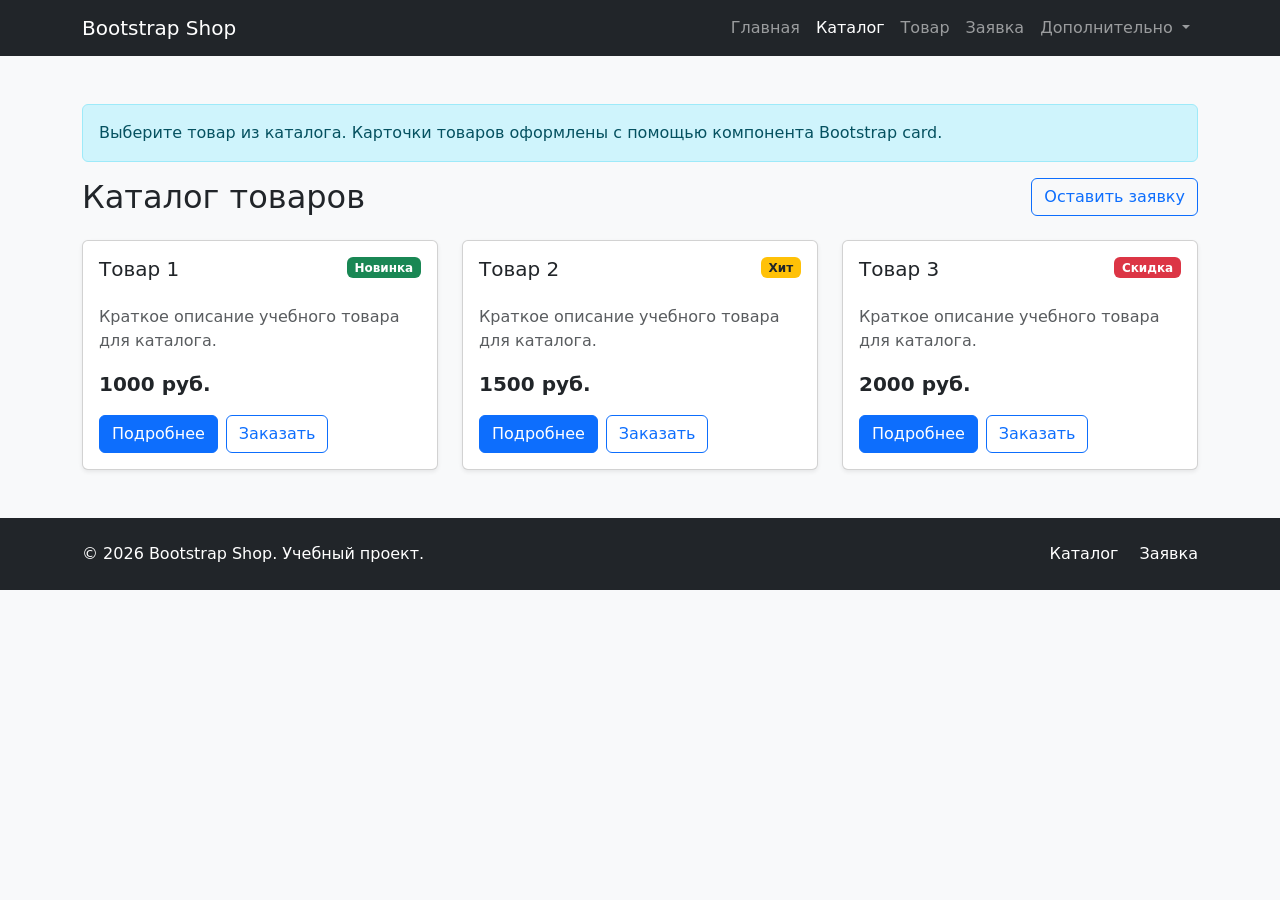
==== catalog.html @ c6aab3eb "feat: add Bootstrap components pages" ====
<!DOCTYPE html>
<html lang="ru">
<head>
    <meta charset="UTF-8">
    <meta name="viewport" content="width=device-width, initial-scale=1.0">
    <title>Каталог — Bootstrap Shop</title>
    <link
        href="https://cdn.jsdelivr.net/npm/bootstrap@5.3.8/dist/css/bootstrap.min.css"
        rel="stylesheet"
    >
    <link rel="stylesheet" href="css/custom.css">
</head>
<body class="bg-light">
    <nav class="navbar navbar-expand-lg navbar-dark bg-dark">
        <div class="container">
            <a class="navbar-brand" href="index.html">Bootstrap Shop</a>

            <button
                class="navbar-toggler"
                type="button"
                data-bs-toggle="collapse"
                data-bs-target="#mainNavbar"
                aria-controls="mainNavbar"
                aria-expanded="false"
                aria-label="Переключить навигацию"
            >
                <span class="navbar-toggler-icon"></span>
            </button>

            <div class="collapse navbar-collapse" id="mainNavbar">
                <ul class="navbar-nav ms-auto">
                    <li class="nav-item">
                        <a class="nav-link" href="index.html">Главная</a>
                    </li>
                    <li class="nav-item">
                        <a class="nav-link active" aria-current="page" href="catalog.html">Каталог</a>
                    </li>
                    <li class="nav-item">
                        <a class="nav-link" href="product.html">Товар</a>
                    </li>
                    <li class="nav-item">
                        <a class="nav-link" href="order.html">Заявка</a>
                    </li>
                    <li class="nav-item dropdown">
                        <a
                            class="nav-link dropdown-toggle"
                            href="#"
                            role="button"
                            data-bs-toggle="dropdown"
                            aria-expanded="false"
                        >
                            Дополнительно
                        </a>
                        <ul class="dropdown-menu">
                            <li><a class="dropdown-item" href="catalog.html">Все товары</a></li>
                            <li><a class="dropdown-item" href="order.html">Оформить заявку</a></li>
                            <li><a class="dropdown-item" href="index.html#popular">Популярное</a></li>
                        </ul>
                    </li>
                </ul>
            </div>
        </div>
    </nav>
    <main class="container my-5">
        <div class="alert alert-info" role="alert">
            Выберите товар из каталога. Карточки товаров оформлены с помощью компонента Bootstrap card.
        </div>

        <div class="d-flex justify-content-between align-items-center mb-4">
            <h1 class="h2 mb-0">Каталог товаров</h1>
            <a class="btn btn-outline-primary" href="order.html">
                Оставить заявку
            </a>
        </div>

        <div class="row g-4">
            <div class="col-12 col-md-6 col-lg-4">
                <div class="card h-100 shadow-sm">
                    <div class="card-body d-flex flex-column">
                        <div class="d-flex justify-content-between align-items-start mb-3">
                            <h2 class="card-title h5">Товар 1</h2>
                            <span class="badge bg-success">Новинка</span>
                        </div>
                        <p class="card-text text-muted">
                            Краткое описание учебного товара для каталога.
                        </p>
                        <p class="fw-bold fs-5 mt-auto">1000 руб.</p>
                        <div class="d-flex gap-2">
                            <a class="btn btn-primary" href="product.html">Подробнее</a>
                            <button
                                class="btn btn-outline-primary"
                                type="button"
                                data-bs-toggle="modal"
                                data-bs-target="#orderModal"
                            >
                                Заказать
                            </button>
                        </div>
                    </div>
                </div>
            </div>

            <div class="col-12 col-md-6 col-lg-4">
                <div class="card h-100 shadow-sm">
                    <div class="card-body d-flex flex-column">
                        <div class="d-flex justify-content-between align-items-start mb-3">
                            <h2 class="card-title h5">Товар 2</h2>
                            <span class="badge bg-warning text-dark">Хит</span>
                        </div>
                        <p class="card-text text-muted">
                            Краткое описание учебного товара для каталога.
                        </p>
                        <p class="fw-bold fs-5 mt-auto">1500 руб.</p>
                        <div class="d-flex gap-2">
                            <a class="btn btn-primary" href="product.html">Подробнее</a>
                            <button
                                class="btn btn-outline-primary"
                                type="button"
                                data-bs-toggle="modal"
                                data-bs-target="#orderModal"
                            >
                                Заказать
                            </button>
                        </div>
                    </div>
                </div>
            </div>

            <div class="col-12 col-md-6 col-lg-4">
                <div class="card h-100 shadow-sm">
                    <div class="card-body d-flex flex-column">
                        <div class="d-flex justify-content-between align-items-start mb-3">
                            <h2 class="card-title h5">Товар 3</h2>
                            <span class="badge bg-danger">Скидка</span>
                        </div>
                        <p class="card-text text-muted">
                            Краткое описание учебного товара для каталога.
                        </p>
                        <p class="fw-bold fs-5 mt-auto">2000 руб.</p>
                        <div class="d-flex gap-2">
                            <a class="btn btn-primary" href="product.html">Подробнее</a>
                            <button
                                class="btn btn-outline-primary"
                                type="button"
                                data-bs-toggle="modal"
                                data-bs-target="#orderModal"
                            >
                                Заказать
                            </button>
                        </div>
                    </div>
                </div>
            </div>
        </div>
    </main>
    <div
    class="modal fade"
    id="orderModal"
    tabindex="-1"
    aria-labelledby="orderModalLabel"
    aria-hidden="true"
    >
        <div class="modal-dialog">
            <div class="modal-content">
                <div class="modal-header">
                    <h2 class="modal-title h5" id="orderModalLabel">
                    Быстрая заявка
                    </h2>
                    <button
                    type="button"
                    class="btn-close"
                    data-bs-dismiss="modal"
                    aria-label="Закрыть"
                    ></button>
                </div>

                <div class="modal-body">
                    <p class="text-muted">
                    Оставьте контактные данные, и менеджер свяжется с вами.
                    </p>

                    <form>
                    <div class="mb-3">
                        <label for="modal-name" class="form-label">Имя</label>
                        <input id="modal-name" type="text" class="form-control" required>
                    </div>

                    <div class="mb-3">
                        <label for="modal-phone" class="form-label">Телефон</label>
                        <input id="modal-phone" type="tel" class="form-control" required>
                    </div>

                    <div class="form-check mb-3">
                        <input id="modal-agree" class="form-check-input" type="checkbox" required>
                        <label class="form-check-label" for="modal-agree">
                        Согласен на обработку данных
                        </label>
                    </div>
                    </form>
                </div>

                <div class="modal-footer">
                    <button type="button" class="btn btn-secondary" data-bs-dismiss="modal">
                    Закрыть
                    </button>
                    <button type="button" class="btn btn-primary">
                    Отправить
                    </button>
                </div>
            </div>
        </div>
    </div>

    <footer class="bg-dark text-white py-4 mt-5">
        <div class="container">
            <div class="row align-items-center g-3">
                <div class="col-12 col-md-6">
                    <p class="mb-0">
                        &copy; 2026 Bootstrap Shop. Учебный проект.
                    </p>
                </div>
                <div class="col-12 col-md-6 text-md-end">
                    <a class="text-white text-decoration-none me-3" href="catalog.html">
                        Каталог
                    </a>
                    <a class="text-white text-decoration-none" href="order.html">
                        Заявка
                    </a>
                </div>
            </div>
        </div>
    </footer>
    
    <script src="https://cdn.jsdelivr.net/npm/bootstrap@5.3.8/dist/js/bootstrap.bundle.min.js"></script>
</body>
</html>
---- css/custom.css ----
body {
    min-height: 100vh;
}

.placeholder-box {
    min-height: 240px;
}

.placeholder-image {
    min-height: 320px;
}

.card-img-top {
    height: 180px;
    object-fit: cover;
}
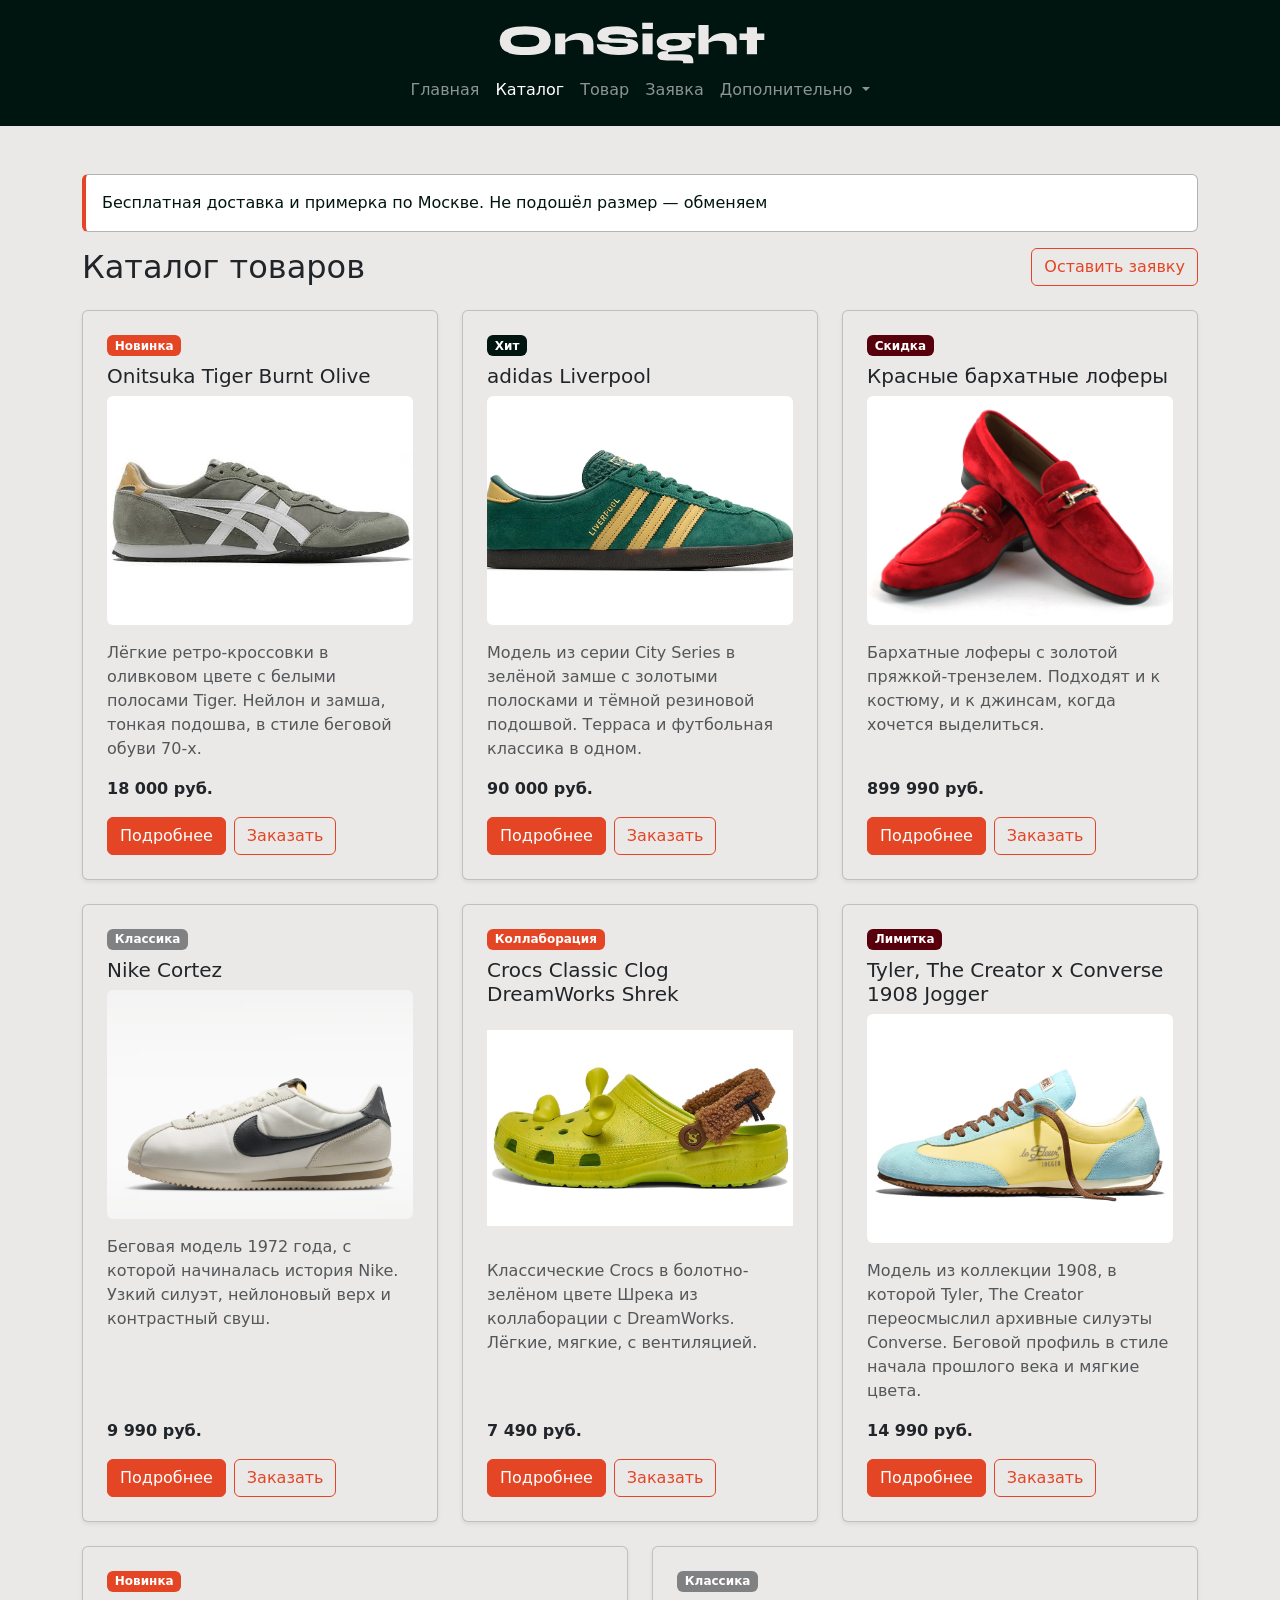
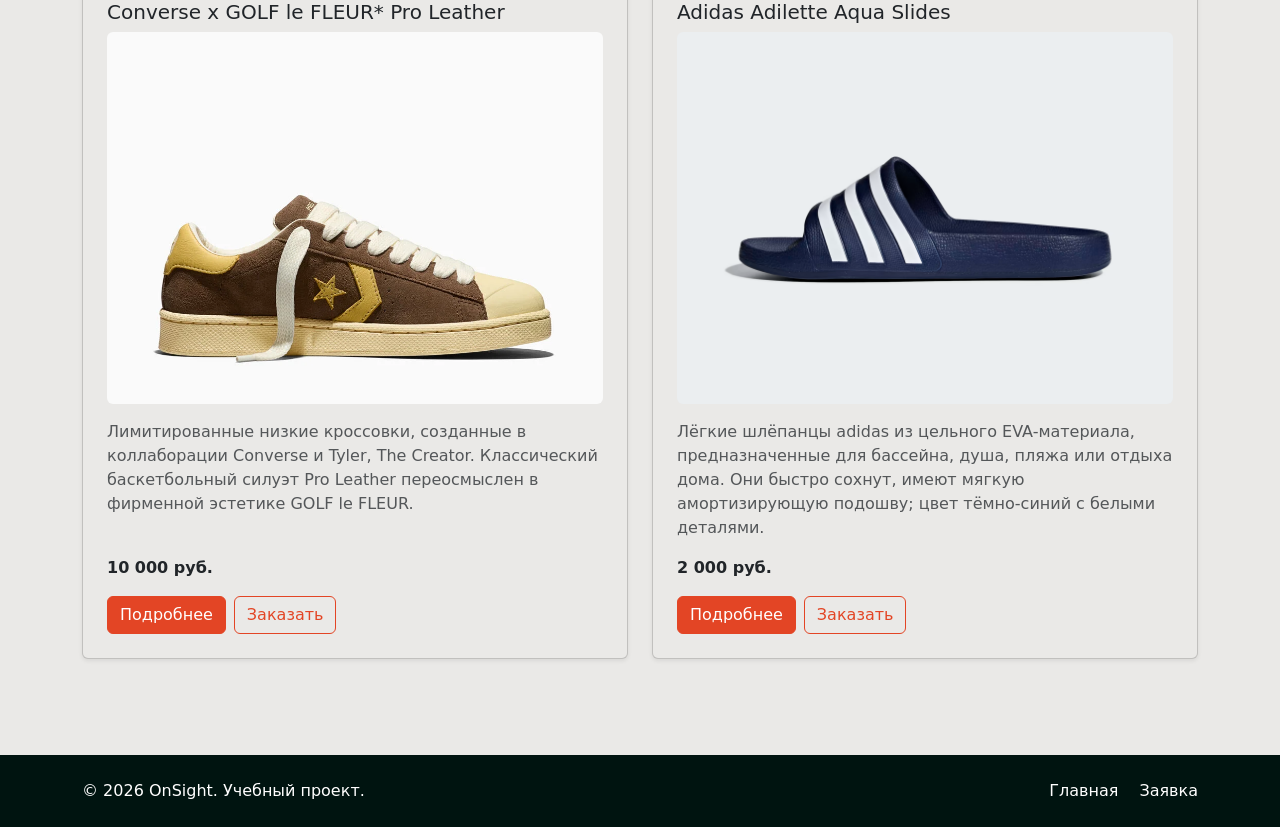
==== commit 8b61aed9: "First changes for kr2" ====
--- a/catalog.html
+++ b/catalog.html
@@ -1,69 +1,73 @@
 <!DOCTYPE html>
 <html lang="ru">
+
 <head>
     <meta charset="UTF-8">
     <meta name="viewport" content="width=device-width, initial-scale=1.0">
-    <title>Каталог — Bootstrap Shop</title>
-    <link
-        href="https://cdn.jsdelivr.net/npm/bootstrap@5.3.8/dist/css/bootstrap.min.css"
-        rel="stylesheet"
-    >
+    <title>Каталог — OnSight</title>
+    <link rel="stylesheet" href="vendor/bootstrap/css/bootstrap.min.css">
     <link rel="stylesheet" href="css/custom.css">
 </head>
-<body class="bg-light">
-    <nav class="navbar navbar-expand-lg navbar-dark bg-dark">
-        <div class="container">
-            <a class="navbar-brand" href="index.html">Bootstrap Shop</a>
-
-            <button
-                class="navbar-toggler"
-                type="button"
-                data-bs-toggle="collapse"
-                data-bs-target="#mainNavbar"
-                aria-controls="mainNavbar"
-                aria-expanded="false"
-                aria-label="Переключить навигацию"
-            >
-                <span class="navbar-toggler-icon"></span>
-            </button>
-
-            <div class="collapse navbar-collapse" id="mainNavbar">
-                <ul class="navbar-nav ms-auto">
-                    <li class="nav-item">
-                        <a class="nav-link" href="index.html">Главная</a>
-                    </li>
-                    <li class="nav-item">
-                        <a class="nav-link active" aria-current="page" href="catalog.html">Каталог</a>
-                    </li>
-                    <li class="nav-item">
-                        <a class="nav-link" href="product.html">Товар</a>
-                    </li>
-                    <li class="nav-item">
-                        <a class="nav-link" href="order.html">Заявка</a>
-                    </li>
-                    <li class="nav-item dropdown">
-                        <a
-                            class="nav-link dropdown-toggle"
-                            href="#"
-                            role="button"
-                            data-bs-toggle="dropdown"
-                            aria-expanded="false"
-                        >
-                            Дополнительно
-                        </a>
-                        <ul class="dropdown-menu">
-                            <li><a class="dropdown-item" href="catalog.html">Все товары</a></li>
-                            <li><a class="dropdown-item" href="order.html">Оформить заявку</a></li>
-                            <li><a class="dropdown-item" href="index.html#popular">Популярное</a></li>
-                        </ul>
-                    </li>
-                </ul>
-            </div>
-        </div>
-    </nav>
-    <main class="container my-5">
+
+<body class="d-flex flex-column min-vh-100">
+    <header class="bg-dark">
+        <nav class="navbar navbar-expand-lg navbar-dark py-3">
+            <div class="container flex-lg-column">
+                <a class="navbar-brand" href="index.html">
+                    <img src="images/logo.svg" alt="OnSight" height="44">
+                </a>
+
+                <button
+                    class="navbar-toggler"
+                    type="button"
+                    data-bs-toggle="collapse"
+                    data-bs-target="#mainNavbar"
+                    aria-controls="mainNavbar"
+                    aria-expanded="false"
+                    aria-label="Переключить навигацию"
+                >
+                    <span class="navbar-toggler-icon"></span>
+                </button>
+
+                <div class="collapse navbar-collapse" id="mainNavbar">
+                    <ul class="navbar-nav ms-auto">
+                        <li class="nav-item">
+                            <a class="nav-link" aria-current="page" href="index.html">Главная</a>
+                        </li>
+                        <li class="nav-item">
+                            <a class="nav-link active" href="catalog.html">Каталог</a>
+                        </li>
+                        <li class="nav-item">
+                            <a class="nav-link" href="product.html">Товар</a>
+                        </li>
+                        <li class="nav-item">
+                            <a class="nav-link" href="order.html">Заявка</a>
+                        </li>
+                        <li class="nav-item dropdown">
+                            <a
+                                class="nav-link dropdown-toggle"
+                                href="#"
+                                role="button"
+                                data-bs-toggle="dropdown"
+                                aria-expanded="false"
+                            >
+                                Дополнительно
+                            </a>
+                            <ul class="dropdown-menu">
+                                <li><a class="dropdown-item" href="catalog.html">Все товары</a></li>
+                                <li><a class="dropdown-item" href="order.html">Оформить заявку</a></li>
+                                <li><a class="dropdown-item" href="index.html#popular">Популярное</a></li>
+                            </ul>
+                        </li>
+                    </ul>
+                </div>
+            </div>
+        </nav>
+    </header>
+
+    <main class="container my-5 flex-grow-1">
         <div class="alert alert-info" role="alert">
-            Выберите товар из каталога. Карточки товаров оформлены с помощью компонента Bootstrap card.
+            Бесплатная доставка и примерка по Москве. Не подошёл размер — обменяем
         </div>
 
         <div class="d-flex justify-content-between align-items-center mb-4">
@@ -75,136 +79,229 @@
 
         <div class="row g-4">
             <div class="col-12 col-md-6 col-lg-4">
-                <div class="card h-100 shadow-sm">
-                    <div class="card-body d-flex flex-column">
-                        <div class="d-flex justify-content-between align-items-start mb-3">
-                            <h2 class="card-title h5">Товар 1</h2>
-                            <span class="badge bg-success">Новинка</span>
-                        </div>
-                        <p class="card-text text-muted">
-                            Краткое описание учебного товара для каталога.
-                        </p>
-                        <p class="fw-bold fs-5 mt-auto">1000 руб.</p>
-                        <div class="d-flex gap-2">
-                            <a class="btn btn-primary" href="product.html">Подробнее</a>
-                            <button
-                                class="btn btn-outline-primary"
-                                type="button"
-                                data-bs-toggle="modal"
-                                data-bs-target="#orderModal"
-                            >
-                                Заказать
-                            </button>
-                        </div>
-                    </div>
-                </div>
-            </div>
-
-            <div class="col-12 col-md-6 col-lg-4">
-                <div class="card h-100 shadow-sm">
-                    <div class="card-body d-flex flex-column">
-                        <div class="d-flex justify-content-between align-items-start mb-3">
-                            <h2 class="card-title h5">Товар 2</h2>
-                            <span class="badge bg-warning text-dark">Хит</span>
-                        </div>
-                        <p class="card-text text-muted">
-                            Краткое описание учебного товара для каталога.
-                        </p>
-                        <p class="fw-bold fs-5 mt-auto">1500 руб.</p>
-                        <div class="d-flex gap-2">
-                            <a class="btn btn-primary" href="product.html">Подробнее</a>
-                            <button
-                                class="btn btn-outline-primary"
-                                type="button"
-                                data-bs-toggle="modal"
-                                data-bs-target="#orderModal"
-                            >
-                                Заказать
-                            </button>
-                        </div>
-                    </div>
-                </div>
-            </div>
-
-            <div class="col-12 col-md-6 col-lg-4">
-                <div class="card h-100 shadow-sm">
-                    <div class="card-body d-flex flex-column">
-                        <div class="d-flex justify-content-between align-items-start mb-3">
-                            <h2 class="card-title h5">Товар 3</h2>
-                            <span class="badge bg-danger">Скидка</span>
-                        </div>
-                        <p class="card-text text-muted">
-                            Краткое описание учебного товара для каталога.
-                        </p>
-                        <p class="fw-bold fs-5 mt-auto">2000 руб.</p>
-                        <div class="d-flex gap-2">
-                            <a class="btn btn-primary" href="product.html">Подробнее</a>
-                            <button
-                                class="btn btn-outline-primary"
-                                type="button"
-                                data-bs-toggle="modal"
-                                data-bs-target="#orderModal"
-                            >
-                                Заказать
-                            </button>
-                        </div>
-                    </div>
-                </div>
-            </div>
+                <div class="card shadow-sm h-100 p-4 d-flex flex-column">
+                    <span class="badge bg-primary align-self-start mb-2">Новинка</span>
+                    <h3 class="h5">Onitsuka Tiger Burnt Olive</h3>
+                    <div class="ratio ratio-4x3 mb-3">
+                        <img src="images/OnitsukaTigerOlive.jpeg" class="object-fit-cover rounded"
+                            alt="Кроссовки Onitsuka Tiger Burnt Olive">
+                    </div>
+                    <p class="text-muted">
+                        Лёгкие ретро-кроссовки в оливковом цвете с белыми полосами Tiger.
+                        Нейлон и замша, тонкая подошва, в стиле беговой обуви 70-х.
+                    </p>
+                    <p class="fw-bold mb-3 mt-auto">18 000 руб.</p>
+                    <div class="d-flex gap-2">
+                        <a class="btn btn-primary" href="product.html">Подробнее</a>
+                        <button class="btn btn-outline-primary" type="button" data-bs-toggle="modal"
+                            data-bs-target="#orderModal">
+                            Заказать
+                        </button>
+                    </div>
+                </div>
+            </div>
+
+            <div class="col-12 col-md-6 col-lg-4">
+                <div class="card shadow-sm h-100 p-4 d-flex flex-column">
+                    <span class="badge bg-dark align-self-start mb-2">Хит</span>
+                    <h3 class="h5">adidas Liverpool</h3>
+                    <div class="ratio ratio-4x3 mb-3">
+                        <img src="images/adidasLiverpool.webp" class="object-fit-cover rounded"
+                            alt="Кроссовки adidas Liverpool">
+                    </div>
+                    <p class="text-muted">
+                        Модель из серии City Series в зелёной замше с золотыми полосками и тёмной
+                        резиновой подошвой. Терраса и футбольная классика в одном.
+                    </p>
+                    <p class="fw-bold mb-3 mt-auto">90 000 руб.</p>
+                    <div class="d-flex gap-2">
+                        <a class="btn btn-primary" href="product.html">Подробнее</a>
+                        <button class="btn btn-outline-primary" type="button" data-bs-toggle="modal"
+                            data-bs-target="#orderModal">
+                            Заказать
+                        </button>
+                    </div>
+                </div>
+            </div>
+
+            <div class="col-12 col-md-6 col-lg-4">
+                <div class="card shadow-sm h-100 p-4 d-flex flex-column">
+                    <span class="badge bg-danger align-self-start mb-2">Скидка</span>
+                    <h3 class="h5">Красные бархатные лоферы</h3>
+                    <div class="ratio ratio-4x3 mb-3">
+                        <img src="images/redShoes.jpg" class="object-fit-cover rounded" alt="Красные бархатные лоферы">
+                    </div>
+                    <p class="text-muted">
+                        Бархатные лоферы с золотой пряжкой-трензелем. Подходят и к костюму, и
+                        к джинсам, когда хочется выделиться.
+                    </p>
+                    <p class="fw-bold mb-3 mt-auto">899 990 руб.</p>
+                    <div class="d-flex gap-2">
+                        <a class="btn btn-primary" href="product.html">Подробнее</a>
+                        <button class="btn btn-outline-primary" type="button" data-bs-toggle="modal"
+                            data-bs-target="#orderModal">
+                            Заказать
+                        </button>
+                    </div>
+                </div>
+            </div>
+
+            <div class="col-12 col-md-6 col-lg-4">
+                <div class="card shadow-sm h-100 p-4 d-flex flex-column">
+                    <span class="badge bg-secondary align-self-start mb-2">Классика</span>
+                    <h3 class="h5">Nike Cortez</h3>
+                    <div class="ratio ratio-4x3 mb-3">
+                        <img src="images/nikeCortez.avif" class="object-fit-cover rounded" alt="Кроссовки Nike Cortez">
+                    </div>
+                    <p class="card-text text-muted">
+                        Беговая модель 1972 года, с которой начиналась история Nike. Узкий силуэт, нейлоновый верх и
+                        контрастный свуш.
+                    </p>
+                    <p class="fw-bold mt-auto mb-3">9 990 руб.</p>
+                    <div class="d-flex gap-2">
+                        <a class="btn btn-primary" href="product.html">Подробнее</a>
+                        <button class="btn btn-outline-primary" type="button" data-bs-toggle="modal"
+                            data-bs-target="#orderModal">
+                            Заказать
+                        </button>
+                    </div>
+                </div>
+            </div>
+
+            <div class="col-12 col-md-6 col-lg-4">
+                <div class="card shadow-sm h-100 p-4 d-flex flex-column">
+                    <span class="badge bg-primary align-self-start mb-2">Коллаборация</span>
+                    <h3 class="h5">Crocs Classic Clog DreamWorks Shrek</h3>
+                    <div class="ratio ratio-4x3 mb-3">
+                        <img src="images/crocsShrek.jpg" class="object-fit-contain rounded"
+                            alt="Сабо Crocs Classic Clog DreamWorks Shrek">
+                    </div>
+                    <p class="card-text text-muted">
+                        Классические Crocs в болотно-зелёном цвете Шрека из коллаборации с DreamWorks. Лёгкие, мягкие, с
+                        вентиляцией.
+                    </p>
+                    <p class="fw-bold mt-auto mb-3">7 490 руб.</p>
+                    <div class="d-flex gap-2">
+                        <a class="btn btn-primary" href="product.html">Подробнее</a>
+                        <button class="btn btn-outline-primary" type="button" data-bs-toggle="modal"
+                            data-bs-target="#orderModal">
+                            Заказать
+                        </button>
+                    </div>
+                </div>
+            </div>
+
+            <div class="col-12 col-md-6 col-lg-4">
+                <div class="card shadow-sm h-100 p-4 d-flex flex-column">
+                    <span class="badge bg-danger align-self-start mb-2">Лимитка</span>
+                    <h3 class="h5">Tyler, The Creator x Converse 1908 Jogger</h3>
+                    <div class="ratio ratio-4x3 mb-3">
+                        <img src="images/converseTyler.avif" class="object-fit-cover rounded"
+                            alt="Кроссовки Tyler, The Creator x Converse 1908 Jogger">
+                    </div>
+                    <p class="card-text text-muted">
+                        Модель из коллекции 1908, в которой Tyler, The Creator переосмыслил архивные силуэты Converse.
+                        Беговой профиль в стиле начала прошлого века и мягкие цвета.
+                    </p>
+                    <p class="fw-bold mt-auto mb-3">14 990 руб.</p>
+                    <div class="d-flex gap-2">
+                        <a class="btn btn-primary" href="product.html">Подробнее</a>
+                        <button class="btn btn-outline-primary" type="button" data-bs-toggle="modal"
+                            data-bs-target="#orderModal">
+                            Заказать
+                        </button>
+                    </div>
+                </div>
+            </div>
+
+            <div class="col-12 col-md-6 col-lg-6">
+                <div class="card shadow-sm h-100 p-4 d-flex flex-column">
+                    <span class="badge bg-primary align-self-start mb-2">Новинка</span>
+                    <h3 class="h5">Converse x GOLF le FLEUR* Pro Leather</h3>
+                    <div class="ratio ratio-4x3 mb-3">
+                        <img src="images/converseXGolf.webp" class="object-fit-cover rounded"
+                            alt="Кроссовки Converse x GOLF le FLEUR* Pro Leather">
+                    </div>
+                    <p class="card-text text-muted">
+                        Лимитированные низкие кроссовки, созданные в коллаборации Converse и Tyler, The Creator. 
+                        Классический баскетбольный силуэт Pro Leather переосмыслен в фирменной эстетике GOLF le FLEUR.
+                    </p>
+                    <p class="fw-bold mt-auto mb-3">10 000 руб.</p>
+                    <div class="d-flex gap-2">
+                        <a class="btn btn-primary" href="product.html">Подробнее</a>
+                        <button class="btn btn-outline-primary" type="button" data-bs-toggle="modal"
+                            data-bs-target="#orderModal">
+                            Заказать
+                        </button>
+                    </div>
+                </div>
+            </div>
+            <div class="col-12 col-md-6 col-lg-6">
+                <div class="card shadow-sm h-100 p-4 d-flex flex-column">
+                    <span class="badge bg-secondary align-self-start mb-2">Классика</span>
+                    <h3 class="h5">Adidas Adilette Aqua Slides</h3>
+                    <div class="ratio ratio-4x3 mb-3">
+                        <img src="images/AdiletteAquaSlidesBlue.avif" class="object-fit-cover rounded"
+                            alt="Тапки Adidas Adilette Aqua Slides">
+                    </div>
+                    <p class="card-text text-muted">
+                        Лёгкие шлёпанцы adidas из цельного EVA-материала, предназначенные для бассейна, душа, пляжа или отдыха дома.
+                        Они быстро сохнут, имеют мягкую амортизирующую подошву; цвет тёмно-синий с белыми деталями.
+                    </p>
+                    <p class="fw-bold mt-auto mb-3">2 000 руб.</p>
+                    <div class="d-flex gap-2">
+                        <a class="btn btn-primary" href="product.html">Подробнее</a>
+                        <button class="btn btn-outline-primary" type="button" data-bs-toggle="modal"
+                            data-bs-target="#orderModal">
+                            Заказать
+                        </button>
+                    </div>
+                </div>
+            </div>
+
         </div>
     </main>
-    <div
-    class="modal fade"
-    id="orderModal"
-    tabindex="-1"
-    aria-labelledby="orderModalLabel"
-    aria-hidden="true"
-    >
+    <div class="modal fade" id="orderModal" tabindex="-1" aria-labelledby="orderModalLabel" aria-hidden="true">
         <div class="modal-dialog">
             <div class="modal-content">
                 <div class="modal-header">
                     <h2 class="modal-title h5" id="orderModalLabel">
-                    Быстрая заявка
+                        Быстрая заявка
                     </h2>
-                    <button
-                    type="button"
-                    class="btn-close"
-                    data-bs-dismiss="modal"
-                    aria-label="Закрыть"
-                    ></button>
+                    <button type="button" class="btn-close" data-bs-dismiss="modal" aria-label="Закрыть"></button>
                 </div>
 
                 <div class="modal-body">
                     <p class="text-muted">
-                    Оставьте контактные данные, и менеджер свяжется с вами.
+                        Оставьте контактные данные, и менеджер свяжется с вами.
                     </p>
 
                     <form>
-                    <div class="mb-3">
-                        <label for="modal-name" class="form-label">Имя</label>
-                        <input id="modal-name" type="text" class="form-control" required>
-                    </div>
-
-                    <div class="mb-3">
-                        <label for="modal-phone" class="form-label">Телефон</label>
-                        <input id="modal-phone" type="tel" class="form-control" required>
-                    </div>
-
-                    <div class="form-check mb-3">
-                        <input id="modal-agree" class="form-check-input" type="checkbox" required>
-                        <label class="form-check-label" for="modal-agree">
-                        Согласен на обработку данных
-                        </label>
-                    </div>
+                        <div class="mb-3">
+                            <label for="modal-name" class="form-label">Имя</label>
+                            <input id="modal-name" type="text" class="form-control" required>
+                        </div>
+
+                        <div class="mb-3">
+                            <label for="modal-phone" class="form-label">Телефон</label>
+                            <input id="modal-phone" type="tel" class="form-control" required>
+                        </div>
+
+                        <div class="form-check mb-3">
+                            <input id="modal-agree" class="form-check-input" type="checkbox" required>
+                            <label class="form-check-label" for="modal-agree">
+                                Согласен на обработку данных
+                            </label>
+                        </div>
                     </form>
                 </div>
 
                 <div class="modal-footer">
                     <button type="button" class="btn btn-secondary" data-bs-dismiss="modal">
-                    Закрыть
+                        Закрыть
                     </button>
                     <button type="button" class="btn btn-primary">
-                    Отправить
+                        Отправить
                     </button>
                 </div>
             </div>
@@ -216,12 +313,12 @@
             <div class="row align-items-center g-3">
                 <div class="col-12 col-md-6">
                     <p class="mb-0">
-                        &copy; 2026 Bootstrap Shop. Учебный проект.
+                        &copy; 2026 OnSight. Учебный проект.
                     </p>
                 </div>
                 <div class="col-12 col-md-6 text-md-end">
-                    <a class="text-white text-decoration-none me-3" href="catalog.html">
-                        Каталог
+                    <a class="text-white text-decoration-none me-3" href="index.html">
+                        Главная
                     </a>
                     <a class="text-white text-decoration-none" href="order.html">
                         Заявка
@@ -230,7 +327,8 @@
             </div>
         </div>
     </footer>
-    
-    <script src="https://cdn.jsdelivr.net/npm/bootstrap@5.3.8/dist/js/bootstrap.bundle.min.js"></script>
+
+    <script src="vendor/bootstrap/js/bootstrap.bundle.min.js"></script>
 </body>
+
 </html>
--- a/css/custom.css
+++ b/css/custom.css
@@ -13,4 +13,50 @@
 .card-img-top {
     height: 180px;
     object-fit: cover;
+}
+
+:root {
+    --bs-primary: #E34525;
+    --bs-primary-rgb: 227, 69, 37;
+    --bs-link-color-rgb: 227, 69, 37;
+    --bs-link-hover-color-rgb: 87, 0, 11;
+    --bs-dark-rgb: 0, 20, 16;
+    --bs-danger-rgb: 87, 0, 11;
+    --bs-secondary-rgb: 128, 129, 131;
+    --bs-body-bg: #EAE9E7;
+    --bs-border-color: #B2B3B6;
+}
+
+.btn-primary {
+    --bs-btn-bg: #E34525;
+    --bs-btn-border-color: #E34525;
+    --bs-btn-hover-bg: #57000B;
+    --bs-btn-hover-border-color: #57000B;
+    --bs-btn-active-bg: #57000B;
+    --bs-btn-active-border-color: #57000B;
+    --bs-btn-focus-shadow-rgb: 227, 69, 37;
+}
+
+.btn-outline-primary {
+    --bs-btn-color: #E34525;
+    --bs-btn-border-color: #E34525;
+    --bs-btn-hover-bg: #E34525;
+    --bs-btn-hover-border-color: #E34525;
+    --bs-btn-active-bg: #57000B;
+    --bs-btn-active-border-color: #57000B;
+    --bs-btn-focus-shadow-rgb: 227, 69, 37;
+}
+
+.alert-info {
+    --bs-alert-bg: #FFFFFF;
+    --bs-alert-color: #001410;
+    --bs-alert-border-color: #B2B3B6;
+    border-left: 4px solid #E34525;
+}
+
+.accordion {
+    --bs-accordion-active-bg: #F3DCD6;
+    --bs-accordion-active-color: #57000B;
+    --bs-accordion-btn-focus-box-shadow: 0 0 0 0.25rem rgba(227, 69, 37, 0.25);
+    --bs-accordion-btn-active-icon: var(--bs-accordion-btn-icon);
 }
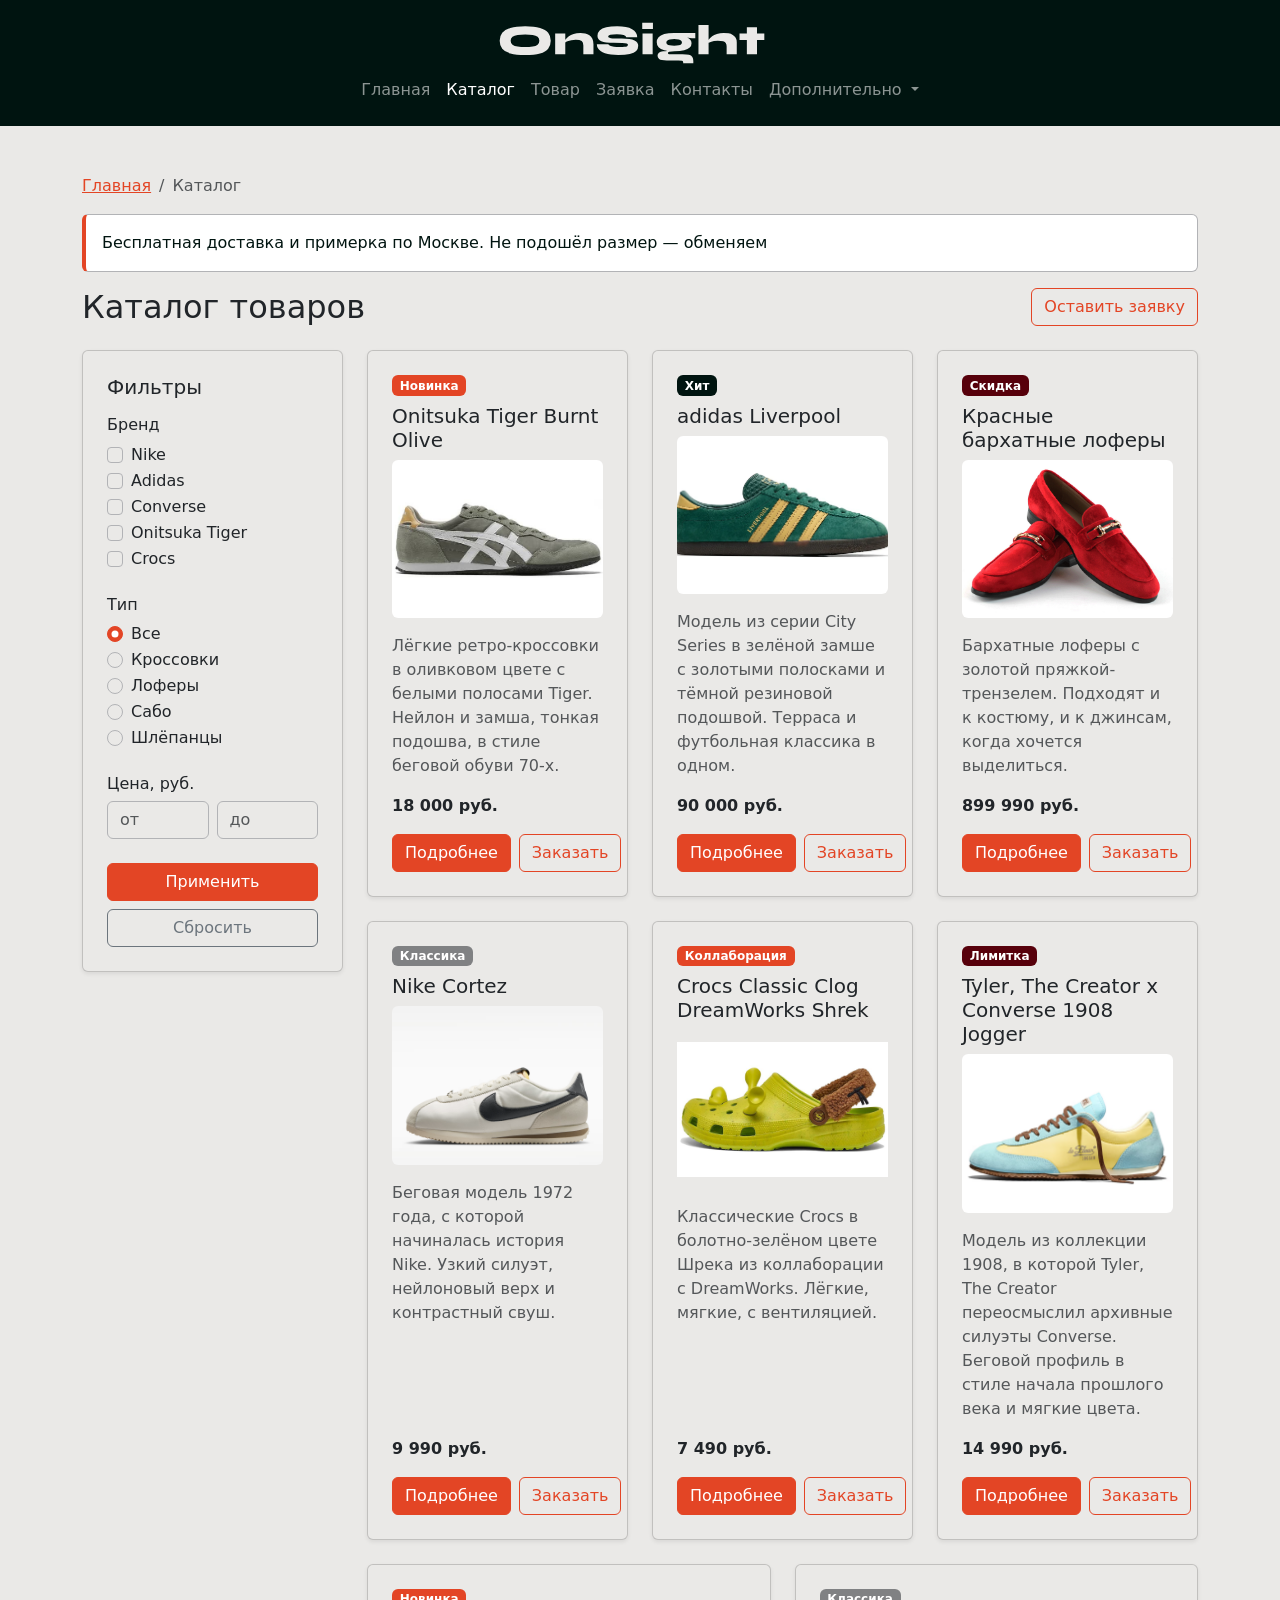
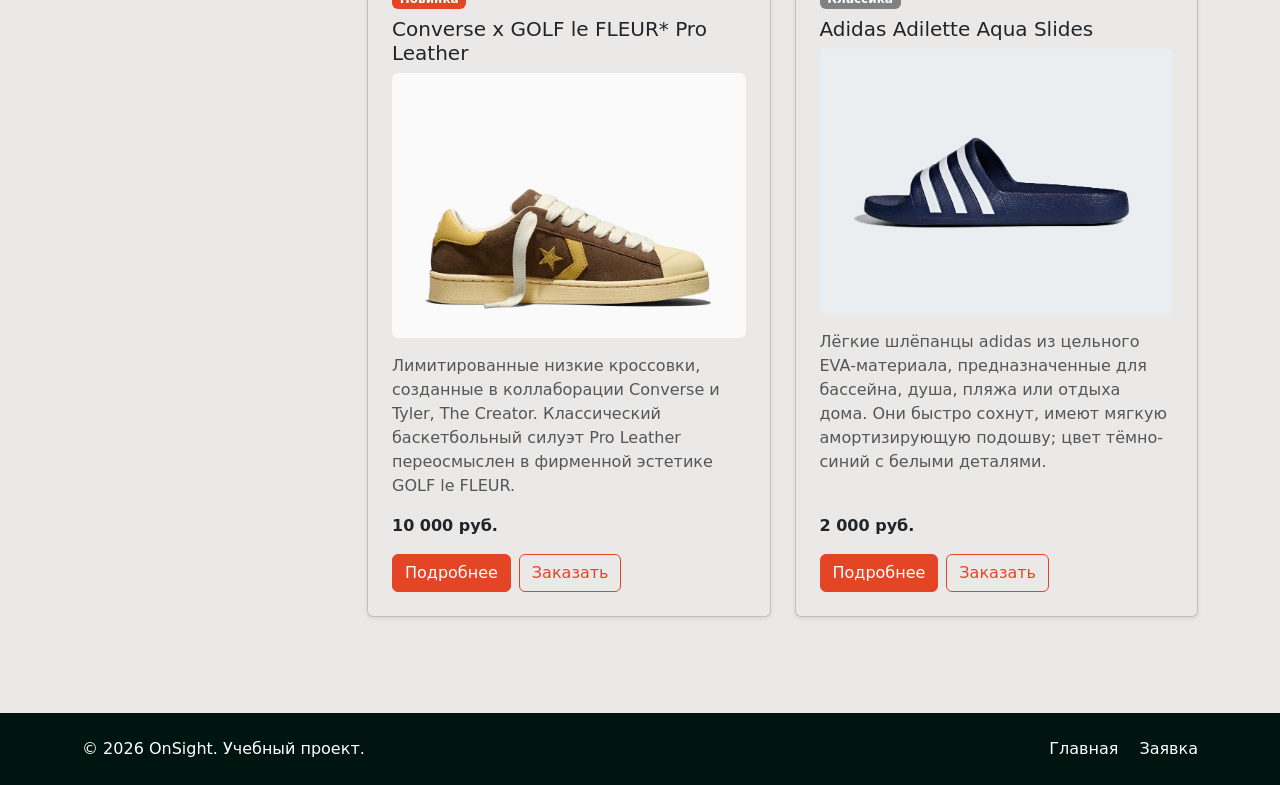
==== commit c44ca986: "Add catalog filters, carousel, contacts page and update README" ====
--- a/catalog.html
+++ b/catalog.html
@@ -17,15 +17,8 @@
                     <img src="images/logo.svg" alt="OnSight" height="44">
                 </a>
 
-                <button
-                    class="navbar-toggler"
-                    type="button"
-                    data-bs-toggle="collapse"
-                    data-bs-target="#mainNavbar"
-                    aria-controls="mainNavbar"
-                    aria-expanded="false"
-                    aria-label="Переключить навигацию"
-                >
+                <button class="navbar-toggler" type="button" data-bs-toggle="collapse" data-bs-target="#mainNavbar"
+                    aria-controls="mainNavbar" aria-expanded="false" aria-label="Переключить навигацию">
                     <span class="navbar-toggler-icon"></span>
                 </button>
 
@@ -43,14 +36,12 @@
                         <li class="nav-item">
                             <a class="nav-link" href="order.html">Заявка</a>
                         </li>
+                        <li class="nav-item">
+                            <a class="nav-link" href="contacts.html">Контакты</a>
+                        </li>
                         <li class="nav-item dropdown">
-                            <a
-                                class="nav-link dropdown-toggle"
-                                href="#"
-                                role="button"
-                                data-bs-toggle="dropdown"
-                                aria-expanded="false"
-                            >
+                            <a class="nav-link dropdown-toggle" href="#" role="button" data-bs-toggle="dropdown"
+                                aria-expanded="false">
                                 Дополнительно
                             </a>
                             <ul class="dropdown-menu">
@@ -66,6 +57,12 @@
     </header>
 
     <main class="container my-5 flex-grow-1">
+        <nav aria-label="breadcrumb">
+            <ol class="breadcrumb">
+                <li class="breadcrumb-item"><a href="index.html">Главная</a></li>
+                <li li class="breadcrumb-item active" aria-current="page">Каталог</li>
+            </ol>
+        </nav>
         <div class="alert alert-info" role="alert">
             Бесплатная доставка и примерка по Москве. Не подошёл размер — обменяем
         </div>
@@ -78,187 +75,274 @@
         </div>
 
         <div class="row g-4">
-            <div class="col-12 col-md-6 col-lg-4">
-                <div class="card shadow-sm h-100 p-4 d-flex flex-column">
-                    <span class="badge bg-primary align-self-start mb-2">Новинка</span>
-                    <h3 class="h5">Onitsuka Tiger Burnt Olive</h3>
-                    <div class="ratio ratio-4x3 mb-3">
-                        <img src="images/OnitsukaTigerOlive.jpeg" class="object-fit-cover rounded"
-                            alt="Кроссовки Onitsuka Tiger Burnt Olive">
-                    </div>
-                    <p class="text-muted">
-                        Лёгкие ретро-кроссовки в оливковом цвете с белыми полосами Tiger.
-                        Нейлон и замша, тонкая подошва, в стиле беговой обуви 70-х.
-                    </p>
-                    <p class="fw-bold mb-3 mt-auto">18 000 руб.</p>
-                    <div class="d-flex gap-2">
-                        <a class="btn btn-primary" href="product.html">Подробнее</a>
-                        <button class="btn btn-outline-primary" type="button" data-bs-toggle="modal"
-                            data-bs-target="#orderModal">
-                            Заказать
-                        </button>
+
+            <aside class="col-12 col-lg-3">
+                <button class="btn btn-outline-primary w-100 d-lg-none mb-3" type="button" data-bs-toggle="collapse"
+                    data-bs-target="#filters" aria-expanded="false" aria-controls="filters">
+                    Фильтры
+                </button>
+
+                <div class="collapse d-lg-block" id="filters">
+                    <div class="card shadow-sm p-4 filter-sticky">
+                        <h2 class="h5 mb-3">Фильтры</h2>
+                        <form>
+                            <div class="mb-4">
+                                <h3 class="h6">Бренд</h3>
+                                <div class="form-check">
+                                    <input class="form-check-input" type="checkbox" id="brand-nike">
+                                    <label class="form-check-label" for="brand-nike">Nike</label>
+                                </div>
+                                <div class="form-check">
+                                    <input class="form-check-input" type="checkbox" id="brand-adidas">
+                                    <label class="form-check-label" for="brand-nike">Adidas</label>
+                                </div>
+                                <div class="form-check">
+                                    <input class="form-check-input" type="checkbox" id="brand-converse">
+                                    <label class="form-check-label" for="brand-nike">Converse</label>
+                                </div>
+                                <div class="form-check">
+                                    <input class="form-check-input" type="checkbox" id="brand-onitsukaTiger">
+                                    <label class="form-check-label" for="brand-nike">Onitsuka Tiger</label>
+                                </div>
+                                <div class="form-check">
+                                    <input class="form-check-input" type="checkbox" id="brand-crocs">
+                                    <label class="form-check-label" for="brand-nike">Crocs</label>
+                                </div>
+                            </div>
+
+                            <div class="mb-4">
+                                <h3 class="h6">Тип</h3>
+                                <div class="form-check">
+                                    <input class="form-check-input" type="radio" name="type" id="type-all" checked>
+                                    <label class="form-check-label" for="type-all">Все</label>
+                                </div>
+                                <div class="form-check">
+                                    <input class="form-check-input" type="radio" name="type" id="type-sneakers">
+                                    <label class="form-check-label" for="type-all">Кроссовки</label>
+                                </div>
+                                <div class="form-check">
+                                    <input class="form-check-input" type="radio" name="type" id="type-loafers">
+                                    <label class="form-check-label" for="type-all">Лоферы</label>
+                                </div>
+                                <div class="form-check">
+                                    <input class="form-check-input" type="radio" name="type" id="type-saboo">
+                                    <label class="form-check-label" for="type-all">Сабо</label>
+                                </div>
+                                <div class="form-check">
+                                    <input class="form-check-input" type="radio" name="type" id="type-slides">
+                                    <label class="form-check-label" for="type-all">Шлёпанцы</label>
+                                </div>
+                            </div>
+
+                            <div class="mb-4">
+                                <h3 class="h6">Цена, руб.</h3>
+                                <div class="d-flex gap-2">
+                                    <input type="number" class="form-control" placeholder="от" aria-label="Цена от">
+                                    <input type="number" class="form-control" placeholder="до" aria-label="Цена до">
+                                </div>
+                            </div>
+
+                            <div class="d-grid gap-2">
+                                <button class="btn btn-primary" type="button">Применить</button>
+                                <button class="btn btn-outline-secondary" type="reset">Сбросить</button>
+                            </div>
+                        </form>
+                    </div>
+                </div>
+            </aside>
+
+            <div class="col-12 col-lg-9">
+                <div class="row g-4">
+                    <div class="col-12 col-md-6 col-lg-4">
+                        <div class="card shadow-sm h-100 p-4 d-flex flex-column">
+                            <span class="badge bg-primary align-self-start mb-2">Новинка</span>
+                            <h3 class="h5">Onitsuka Tiger Burnt Olive</h3>
+                            <div class="ratio ratio-4x3 mb-3">
+                                <img src="images/OnitsukaTigerOlive.jpeg" class="object-fit-cover rounded"
+                                    alt="Кроссовки Onitsuka Tiger Burnt Olive">
+                            </div>
+                            <p class="text-muted">
+                                Лёгкие ретро-кроссовки в оливковом цвете с белыми полосами Tiger.
+                                Нейлон и замша, тонкая подошва, в стиле беговой обуви 70-х.
+                            </p>
+                            <p class="fw-bold mb-3 mt-auto">18 000 руб.</p>
+                            <div class="d-flex gap-2">
+                                <a class="btn btn-primary" href="product.html">Подробнее</a>
+                                <button class="btn btn-outline-primary" type="button" data-bs-toggle="modal"
+                                    data-bs-target="#orderModal">
+                                    Заказать
+                                </button>
+                            </div>
+                        </div>
+                    </div>
+
+                    <div class="col-12 col-md-6 col-lg-4">
+                        <div class="card shadow-sm h-100 p-4 d-flex flex-column">
+                            <span class="badge bg-dark align-self-start mb-2">Хит</span>
+                            <h3 class="h5">adidas Liverpool</h3>
+                            <div class="ratio ratio-4x3 mb-3">
+                                <img src="images/adidasLiverpool.webp" class="object-fit-cover rounded"
+                                    alt="Кроссовки adidas Liverpool">
+                            </div>
+                            <p class="text-muted">
+                                Модель из серии City Series в зелёной замше с золотыми полосками и тёмной
+                                резиновой подошвой. Терраса и футбольная классика в одном.
+                            </p>
+                            <p class="fw-bold mb-3 mt-auto">90 000 руб.</p>
+                            <div class="d-flex gap-2">
+                                <a class="btn btn-primary" href="product.html">Подробнее</a>
+                                <button class="btn btn-outline-primary" type="button" data-bs-toggle="modal"
+                                    data-bs-target="#orderModal">
+                                    Заказать
+                                </button>
+                            </div>
+                        </div>
+                    </div>
+
+                    <div class="col-12 col-md-6 col-lg-4">
+                        <div class="card shadow-sm h-100 p-4 d-flex flex-column">
+                            <span class="badge bg-danger align-self-start mb-2">Скидка</span>
+                            <h3 class="h5">Красные бархатные лоферы</h3>
+                            <div class="ratio ratio-4x3 mb-3">
+                                <img src="images/redShoes.jpg" class="object-fit-cover rounded"
+                                    alt="Красные бархатные лоферы">
+                            </div>
+                            <p class="text-muted">
+                                Бархатные лоферы с золотой пряжкой-трензелем. Подходят и к костюму, и
+                                к джинсам, когда хочется выделиться.
+                            </p>
+                            <p class="fw-bold mb-3 mt-auto">899 990 руб.</p>
+                            <div class="d-flex gap-2">
+                                <a class="btn btn-primary" href="product.html">Подробнее</a>
+                                <button class="btn btn-outline-primary" type="button" data-bs-toggle="modal"
+                                    data-bs-target="#orderModal">
+                                    Заказать
+                                </button>
+                            </div>
+                        </div>
+                    </div>
+
+                    <div class="col-12 col-md-6 col-lg-4">
+                        <div class="card shadow-sm h-100 p-4 d-flex flex-column">
+                            <span class="badge bg-secondary align-self-start mb-2">Классика</span>
+                            <h3 class="h5">Nike Cortez</h3>
+                            <div class="ratio ratio-4x3 mb-3">
+                                <img src="images/nikeCortez.avif" class="object-fit-cover rounded"
+                                    alt="Кроссовки Nike Cortez">
+                            </div>
+                            <p class="card-text text-muted">
+                                Беговая модель 1972 года, с которой начиналась история Nike. Узкий силуэт, нейлоновый
+                                верх и
+                                контрастный свуш.
+                            </p>
+                            <p class="fw-bold mt-auto mb-3">9 990 руб.</p>
+                            <div class="d-flex gap-2">
+                                <a class="btn btn-primary" href="product.html">Подробнее</a>
+                                <button class="btn btn-outline-primary" type="button" data-bs-toggle="modal"
+                                    data-bs-target="#orderModal">
+                                    Заказать
+                                </button>
+                            </div>
+                        </div>
+                    </div>
+
+                    <div class="col-12 col-md-6 col-lg-4">
+                        <div class="card shadow-sm h-100 p-4 d-flex flex-column">
+                            <span class="badge bg-primary align-self-start mb-2">Коллаборация</span>
+                            <h3 class="h5">Crocs Classic Clog DreamWorks Shrek</h3>
+                            <div class="ratio ratio-4x3 mb-3">
+                                <img src="images/crocsShrek.jpg" class="object-fit-contain rounded"
+                                    alt="Сабо Crocs Classic Clog DreamWorks Shrek">
+                            </div>
+                            <p class="card-text text-muted">
+                                Классические Crocs в болотно-зелёном цвете Шрека из коллаборации с DreamWorks. Лёгкие,
+                                мягкие, с
+                                вентиляцией.
+                            </p>
+                            <p class="fw-bold mt-auto mb-3">7 490 руб.</p>
+                            <div class="d-flex gap-2">
+                                <a class="btn btn-primary" href="product.html">Подробнее</a>
+                                <button class="btn btn-outline-primary" type="button" data-bs-toggle="modal"
+                                    data-bs-target="#orderModal">
+                                    Заказать
+                                </button>
+                            </div>
+                        </div>
+                    </div>
+
+                    <div class="col-12 col-md-6 col-lg-4">
+                        <div class="card shadow-sm h-100 p-4 d-flex flex-column">
+                            <span class="badge bg-danger align-self-start mb-2">Лимитка</span>
+                            <h3 class="h5">Tyler, The Creator x Converse 1908 Jogger</h3>
+                            <div class="ratio ratio-4x3 mb-3">
+                                <img src="images/converseTyler.avif" class="object-fit-cover rounded"
+                                    alt="Кроссовки Tyler, The Creator x Converse 1908 Jogger">
+                            </div>
+                            <p class="card-text text-muted">
+                                Модель из коллекции 1908, в которой Tyler, The Creator переосмыслил архивные силуэты
+                                Converse.
+                                Беговой профиль в стиле начала прошлого века и мягкие цвета.
+                            </p>
+                            <p class="fw-bold mt-auto mb-3">14 990 руб.</p>
+                            <div class="d-flex gap-2">
+                                <a class="btn btn-primary" href="product.html">Подробнее</a>
+                                <button class="btn btn-outline-primary" type="button" data-bs-toggle="modal"
+                                    data-bs-target="#orderModal">
+                                    Заказать
+                                </button>
+                            </div>
+                        </div>
+                    </div>
+
+                    <div class="col-12 col-md-6 col-lg-6">
+                        <div class="card shadow-sm h-100 p-4 d-flex flex-column">
+                            <span class="badge bg-primary align-self-start mb-2">Новинка</span>
+                            <h3 class="h5">Converse x GOLF le FLEUR* Pro Leather</h3>
+                            <div class="ratio ratio-4x3 mb-3">
+                                <img src="images/converseXGolf.webp" class="object-fit-cover rounded"
+                                    alt="Кроссовки Converse x GOLF le FLEUR* Pro Leather">
+                            </div>
+                            <p class="card-text text-muted">
+                                Лимитированные низкие кроссовки, созданные в коллаборации Converse и Tyler, The Creator.
+                                Классический баскетбольный силуэт Pro Leather переосмыслен в фирменной эстетике GOLF le
+                                FLEUR.
+                            </p>
+                            <p class="fw-bold mt-auto mb-3">10 000 руб.</p>
+                            <div class="d-flex gap-2">
+                                <a class="btn btn-primary" href="product.html">Подробнее</a>
+                                <button class="btn btn-outline-primary" type="button" data-bs-toggle="modal"
+                                    data-bs-target="#orderModal">
+                                    Заказать
+                                </button>
+                            </div>
+                        </div>
+                    </div>
+                    <div class="col-12 col-md-6 col-lg-6">
+                        <div class="card shadow-sm h-100 p-4 d-flex flex-column">
+                            <span class="badge bg-secondary align-self-start mb-2">Классика</span>
+                            <h3 class="h5">Adidas Adilette Aqua Slides</h3>
+                            <div class="ratio ratio-4x3 mb-3">
+                                <img src="images/AdiletteAquaSlidesBlue.avif" class="object-fit-cover rounded"
+                                    alt="Тапки Adidas Adilette Aqua Slides">
+                            </div>
+                            <p class="card-text text-muted">
+                                Лёгкие шлёпанцы adidas из цельного EVA-материала, предназначенные для бассейна, душа,
+                                пляжа или отдыха дома.
+                                Они быстро сохнут, имеют мягкую амортизирующую подошву; цвет тёмно-синий с белыми
+                                деталями.
+                            </p>
+                            <p class="fw-bold mt-auto mb-3">2 000 руб.</p>
+                            <div class="d-flex gap-2">
+                                <a class="btn btn-primary" href="product.html">Подробнее</a>
+                                <button class="btn btn-outline-primary" type="button" data-bs-toggle="modal"
+                                    data-bs-target="#orderModal">
+                                    Заказать
+                                </button>
+                            </div>
+                        </div>
                     </div>
                 </div>
             </div>
-
-            <div class="col-12 col-md-6 col-lg-4">
-                <div class="card shadow-sm h-100 p-4 d-flex flex-column">
-                    <span class="badge bg-dark align-self-start mb-2">Хит</span>
-                    <h3 class="h5">adidas Liverpool</h3>
-                    <div class="ratio ratio-4x3 mb-3">
-                        <img src="images/adidasLiverpool.webp" class="object-fit-cover rounded"
-                            alt="Кроссовки adidas Liverpool">
-                    </div>
-                    <p class="text-muted">
-                        Модель из серии City Series в зелёной замше с золотыми полосками и тёмной
-                        резиновой подошвой. Терраса и футбольная классика в одном.
-                    </p>
-                    <p class="fw-bold mb-3 mt-auto">90 000 руб.</p>
-                    <div class="d-flex gap-2">
-                        <a class="btn btn-primary" href="product.html">Подробнее</a>
-                        <button class="btn btn-outline-primary" type="button" data-bs-toggle="modal"
-                            data-bs-target="#orderModal">
-                            Заказать
-                        </button>
-                    </div>
-                </div>
-            </div>
-
-            <div class="col-12 col-md-6 col-lg-4">
-                <div class="card shadow-sm h-100 p-4 d-flex flex-column">
-                    <span class="badge bg-danger align-self-start mb-2">Скидка</span>
-                    <h3 class="h5">Красные бархатные лоферы</h3>
-                    <div class="ratio ratio-4x3 mb-3">
-                        <img src="images/redShoes.jpg" class="object-fit-cover rounded" alt="Красные бархатные лоферы">
-                    </div>
-                    <p class="text-muted">
-                        Бархатные лоферы с золотой пряжкой-трензелем. Подходят и к костюму, и
-                        к джинсам, когда хочется выделиться.
-                    </p>
-                    <p class="fw-bold mb-3 mt-auto">899 990 руб.</p>
-                    <div class="d-flex gap-2">
-                        <a class="btn btn-primary" href="product.html">Подробнее</a>
-                        <button class="btn btn-outline-primary" type="button" data-bs-toggle="modal"
-                            data-bs-target="#orderModal">
-                            Заказать
-                        </button>
-                    </div>
-                </div>
-            </div>
-
-            <div class="col-12 col-md-6 col-lg-4">
-                <div class="card shadow-sm h-100 p-4 d-flex flex-column">
-                    <span class="badge bg-secondary align-self-start mb-2">Классика</span>
-                    <h3 class="h5">Nike Cortez</h3>
-                    <div class="ratio ratio-4x3 mb-3">
-                        <img src="images/nikeCortez.avif" class="object-fit-cover rounded" alt="Кроссовки Nike Cortez">
-                    </div>
-                    <p class="card-text text-muted">
-                        Беговая модель 1972 года, с которой начиналась история Nike. Узкий силуэт, нейлоновый верх и
-                        контрастный свуш.
-                    </p>
-                    <p class="fw-bold mt-auto mb-3">9 990 руб.</p>
-                    <div class="d-flex gap-2">
-                        <a class="btn btn-primary" href="product.html">Подробнее</a>
-                        <button class="btn btn-outline-primary" type="button" data-bs-toggle="modal"
-                            data-bs-target="#orderModal">
-                            Заказать
-                        </button>
-                    </div>
-                </div>
-            </div>
-
-            <div class="col-12 col-md-6 col-lg-4">
-                <div class="card shadow-sm h-100 p-4 d-flex flex-column">
-                    <span class="badge bg-primary align-self-start mb-2">Коллаборация</span>
-                    <h3 class="h5">Crocs Classic Clog DreamWorks Shrek</h3>
-                    <div class="ratio ratio-4x3 mb-3">
-                        <img src="images/crocsShrek.jpg" class="object-fit-contain rounded"
-                            alt="Сабо Crocs Classic Clog DreamWorks Shrek">
-                    </div>
-                    <p class="card-text text-muted">
-                        Классические Crocs в болотно-зелёном цвете Шрека из коллаборации с DreamWorks. Лёгкие, мягкие, с
-                        вентиляцией.
-                    </p>
-                    <p class="fw-bold mt-auto mb-3">7 490 руб.</p>
-                    <div class="d-flex gap-2">
-                        <a class="btn btn-primary" href="product.html">Подробнее</a>
-                        <button class="btn btn-outline-primary" type="button" data-bs-toggle="modal"
-                            data-bs-target="#orderModal">
-                            Заказать
-                        </button>
-                    </div>
-                </div>
-            </div>
-
-            <div class="col-12 col-md-6 col-lg-4">
-                <div class="card shadow-sm h-100 p-4 d-flex flex-column">
-                    <span class="badge bg-danger align-self-start mb-2">Лимитка</span>
-                    <h3 class="h5">Tyler, The Creator x Converse 1908 Jogger</h3>
-                    <div class="ratio ratio-4x3 mb-3">
-                        <img src="images/converseTyler.avif" class="object-fit-cover rounded"
-                            alt="Кроссовки Tyler, The Creator x Converse 1908 Jogger">
-                    </div>
-                    <p class="card-text text-muted">
-                        Модель из коллекции 1908, в которой Tyler, The Creator переосмыслил архивные силуэты Converse.
-                        Беговой профиль в стиле начала прошлого века и мягкие цвета.
-                    </p>
-                    <p class="fw-bold mt-auto mb-3">14 990 руб.</p>
-                    <div class="d-flex gap-2">
-                        <a class="btn btn-primary" href="product.html">Подробнее</a>
-                        <button class="btn btn-outline-primary" type="button" data-bs-toggle="modal"
-                            data-bs-target="#orderModal">
-                            Заказать
-                        </button>
-                    </div>
-                </div>
-            </div>
-
-            <div class="col-12 col-md-6 col-lg-6">
-                <div class="card shadow-sm h-100 p-4 d-flex flex-column">
-                    <span class="badge bg-primary align-self-start mb-2">Новинка</span>
-                    <h3 class="h5">Converse x GOLF le FLEUR* Pro Leather</h3>
-                    <div class="ratio ratio-4x3 mb-3">
-                        <img src="images/converseXGolf.webp" class="object-fit-cover rounded"
-                            alt="Кроссовки Converse x GOLF le FLEUR* Pro Leather">
-                    </div>
-                    <p class="card-text text-muted">
-                        Лимитированные низкие кроссовки, созданные в коллаборации Converse и Tyler, The Creator. 
-                        Классический баскетбольный силуэт Pro Leather переосмыслен в фирменной эстетике GOLF le FLEUR.
-                    </p>
-                    <p class="fw-bold mt-auto mb-3">10 000 руб.</p>
-                    <div class="d-flex gap-2">
-                        <a class="btn btn-primary" href="product.html">Подробнее</a>
-                        <button class="btn btn-outline-primary" type="button" data-bs-toggle="modal"
-                            data-bs-target="#orderModal">
-                            Заказать
-                        </button>
-                    </div>
-                </div>
-            </div>
-            <div class="col-12 col-md-6 col-lg-6">
-                <div class="card shadow-sm h-100 p-4 d-flex flex-column">
-                    <span class="badge bg-secondary align-self-start mb-2">Классика</span>
-                    <h3 class="h5">Adidas Adilette Aqua Slides</h3>
-                    <div class="ratio ratio-4x3 mb-3">
-                        <img src="images/AdiletteAquaSlidesBlue.avif" class="object-fit-cover rounded"
-                            alt="Тапки Adidas Adilette Aqua Slides">
-                    </div>
-                    <p class="card-text text-muted">
-                        Лёгкие шлёпанцы adidas из цельного EVA-материала, предназначенные для бассейна, душа, пляжа или отдыха дома.
-                        Они быстро сохнут, имеют мягкую амортизирующую подошву; цвет тёмно-синий с белыми деталями.
-                    </p>
-                    <p class="fw-bold mt-auto mb-3">2 000 руб.</p>
-                    <div class="d-flex gap-2">
-                        <a class="btn btn-primary" href="product.html">Подробнее</a>
-                        <button class="btn btn-outline-primary" type="button" data-bs-toggle="modal"
-                            data-bs-target="#orderModal">
-                            Заказать
-                        </button>
-                    </div>
-                </div>
-            </div>
-
         </div>
     </main>
     <div class="modal fade" id="orderModal" tabindex="-1" aria-labelledby="orderModalLabel" aria-hidden="true">
@@ -276,7 +360,7 @@
                         Оставьте контактные данные, и менеджер свяжется с вами.
                     </p>
 
-                    <form>
+                    <form id="quickOrderForm">
                         <div class="mb-3">
                             <label for="modal-name" class="form-label">Имя</label>
                             <input id="modal-name" type="text" class="form-control" required>
@@ -300,7 +384,7 @@
                     <button type="button" class="btn btn-secondary" data-bs-dismiss="modal">
                         Закрыть
                     </button>
-                    <button type="button" class="btn btn-primary">
+                    <button type="submit" form="quickOrderForm" class="btn btn-primary">
                         Отправить
                     </button>
                 </div>
--- a/css/custom.css
+++ b/css/custom.css
@@ -59,4 +59,33 @@
     --bs-accordion-active-color: #57000B;
     --bs-accordion-btn-focus-box-shadow: 0 0 0 0.25rem rgba(227, 69, 37, 0.25);
     --bs-accordion-btn-active-icon: var(--bs-accordion-btn-icon);
+}
+
+.form-control:focus,
+.form-select:focus,
+.form-check-input:focus {
+    border-color: #E34525;
+    box-shadow: 0 0 0 0.25rem rgba(227, 69, 37, 0.25);
+}
+
+.form-check-input:checked {
+    background-color: #E34525;
+    border-color: #E34525;
+}
+
+@media (min-width: 992px) {
+    .filter-sticky {
+        position: sticky;
+        top: 1rem;
+    }
+}
+
+.carousel-img {
+    height: 450px;
+    object-fit: cover;
+}
+
+.carousel-caption {
+    background-color: rgba(0, 20, 16, 0.6);
+    border-radius: 0.5rem;
 }
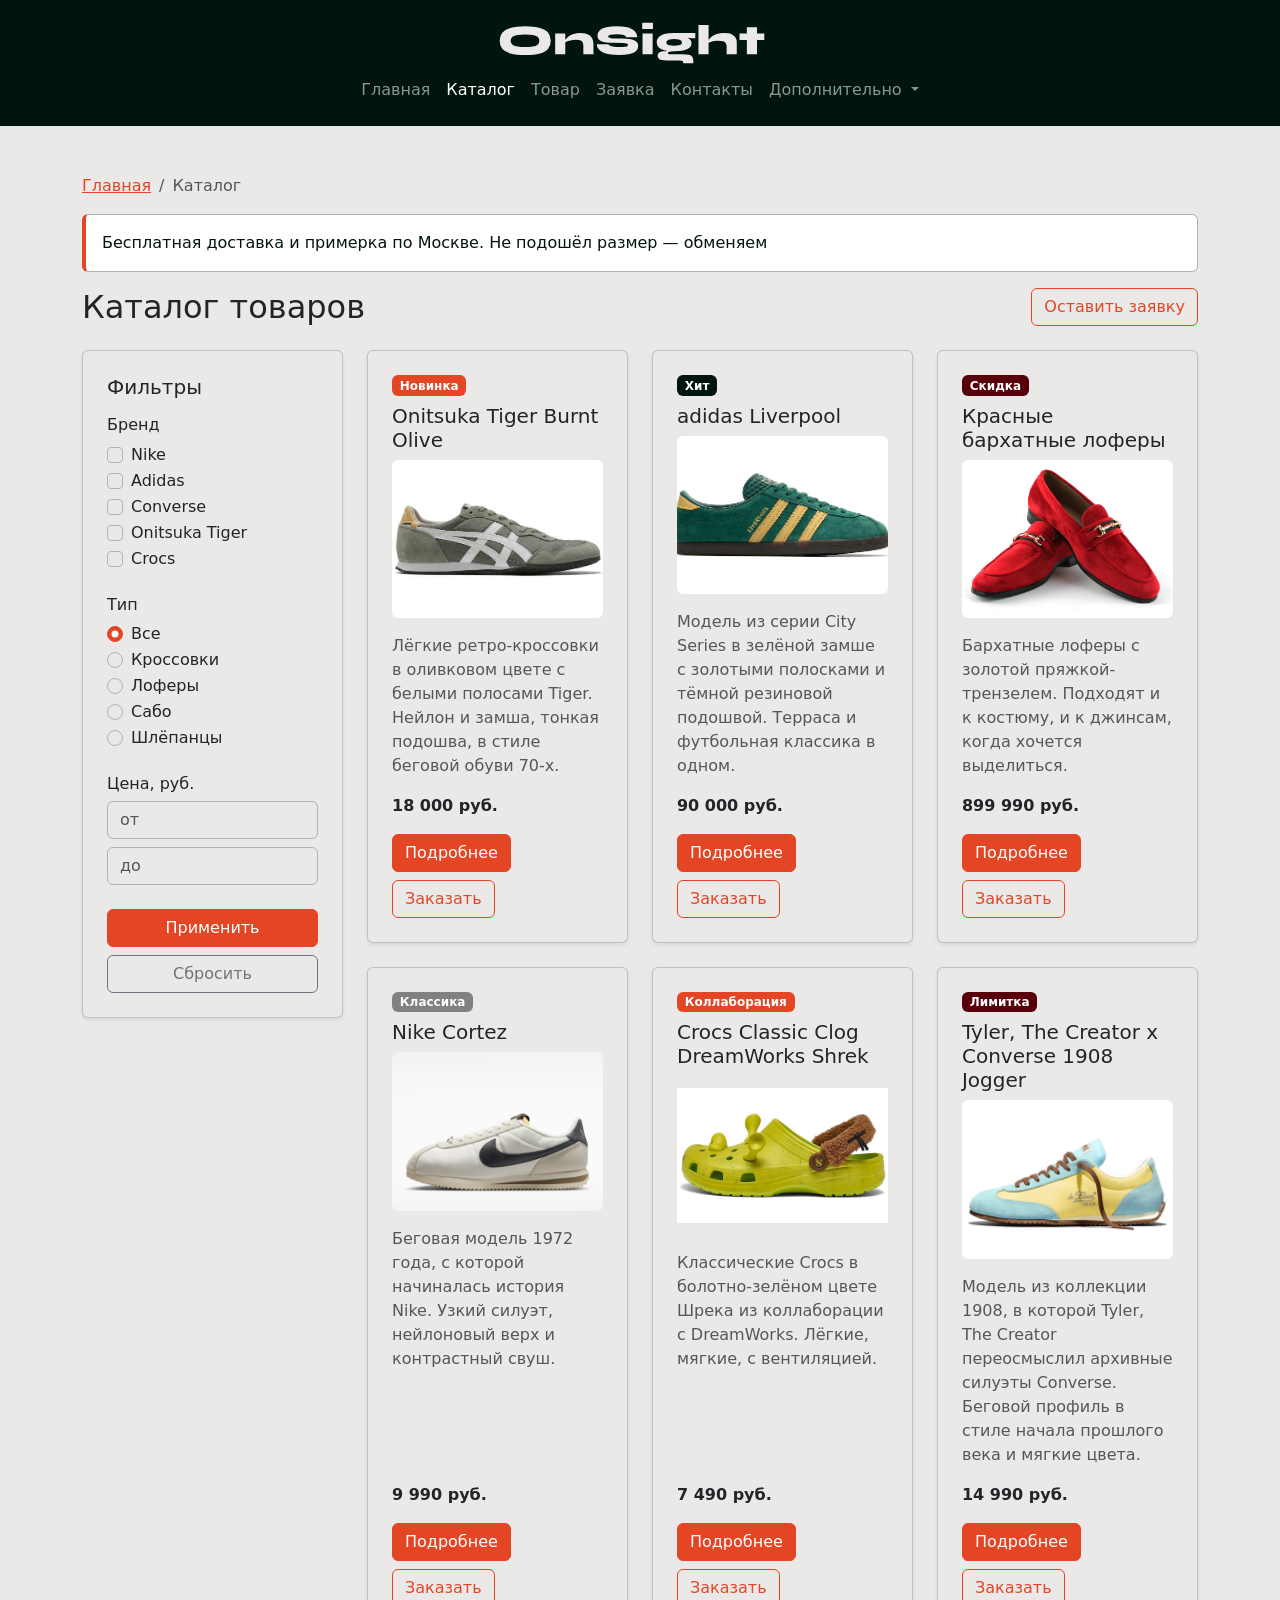
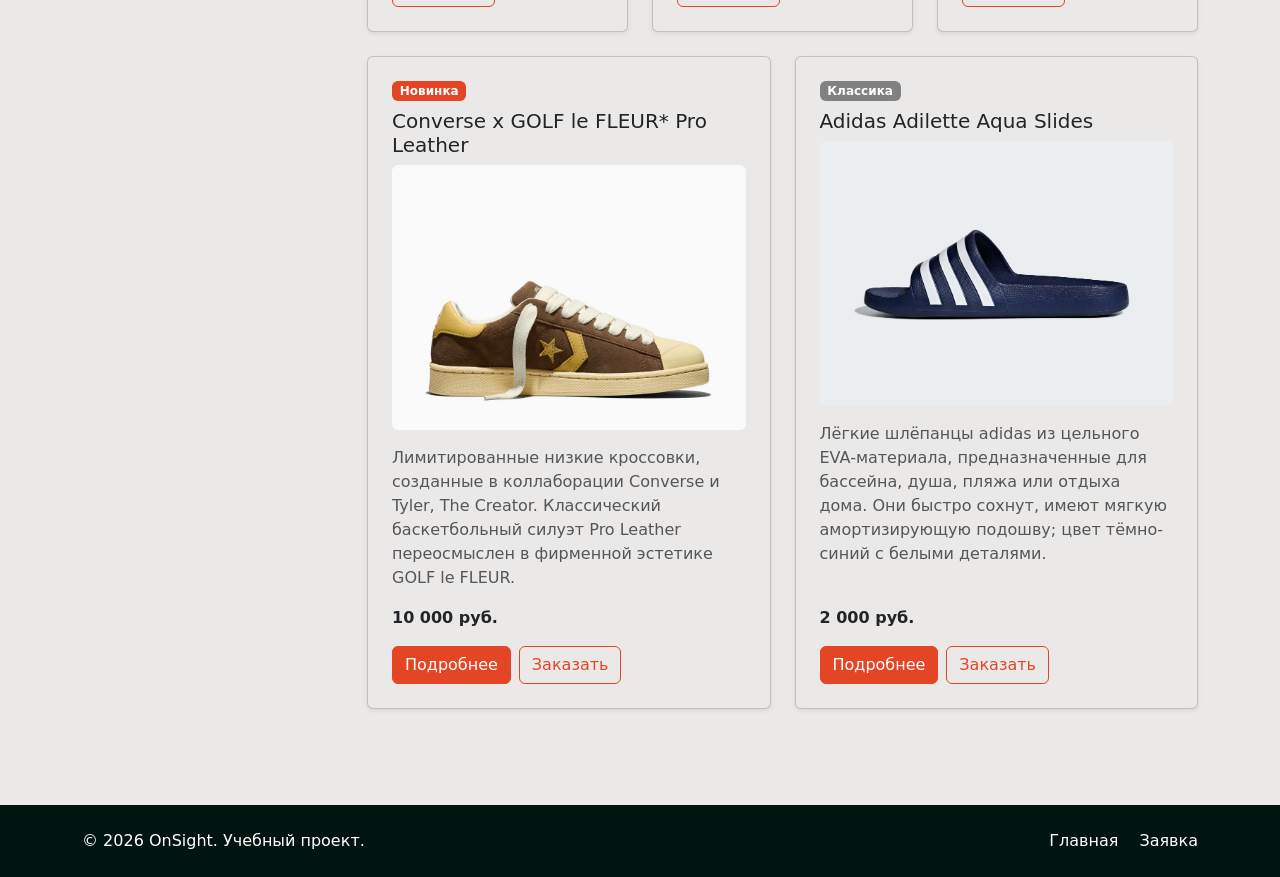
==== commit e48f2ccc: "Wrap card buttons on narrow screens" ====
--- a/catalog.html
+++ b/catalog.html
@@ -136,7 +136,7 @@
 
                             <div class="mb-4">
                                 <h3 class="h6">Цена, руб.</h3>
-                                <div class="d-flex gap-2">
+                                <div class="d-flex flex-wrap gap-2">
                                     <input type="number" class="form-control" placeholder="от" aria-label="Цена от">
                                     <input type="number" class="form-control" placeholder="до" aria-label="Цена до">
                                 </div>
@@ -166,7 +166,7 @@
                                 Нейлон и замша, тонкая подошва, в стиле беговой обуви 70-х.
                             </p>
                             <p class="fw-bold mb-3 mt-auto">18 000 руб.</p>
-                            <div class="d-flex gap-2">
+                            <div class="d-flex flex-wrap gap-2">
                                 <a class="btn btn-primary" href="product.html">Подробнее</a>
                                 <button class="btn btn-outline-primary" type="button" data-bs-toggle="modal"
                                     data-bs-target="#orderModal">
@@ -189,7 +189,7 @@
                                 резиновой подошвой. Терраса и футбольная классика в одном.
                             </p>
                             <p class="fw-bold mb-3 mt-auto">90 000 руб.</p>
-                            <div class="d-flex gap-2">
+                            <div class="d-flex flex-wrap gap-2">
                                 <a class="btn btn-primary" href="product.html">Подробнее</a>
                                 <button class="btn btn-outline-primary" type="button" data-bs-toggle="modal"
                                     data-bs-target="#orderModal">
@@ -212,7 +212,7 @@
                                 к джинсам, когда хочется выделиться.
                             </p>
                             <p class="fw-bold mb-3 mt-auto">899 990 руб.</p>
-                            <div class="d-flex gap-2">
+                            <div class="d-flex flex-wrap gap-2">
                                 <a class="btn btn-primary" href="product.html">Подробнее</a>
                                 <button class="btn btn-outline-primary" type="button" data-bs-toggle="modal"
                                     data-bs-target="#orderModal">
@@ -236,7 +236,7 @@
                                 контрастный свуш.
                             </p>
                             <p class="fw-bold mt-auto mb-3">9 990 руб.</p>
-                            <div class="d-flex gap-2">
+                            <div class="d-flex flex-wrap gap-2">
                                 <a class="btn btn-primary" href="product.html">Подробнее</a>
                                 <button class="btn btn-outline-primary" type="button" data-bs-toggle="modal"
                                     data-bs-target="#orderModal">
@@ -260,7 +260,7 @@
                                 вентиляцией.
                             </p>
                             <p class="fw-bold mt-auto mb-3">7 490 руб.</p>
-                            <div class="d-flex gap-2">
+                            <div class="d-flex flex-wrap gap-2">
                                 <a class="btn btn-primary" href="product.html">Подробнее</a>
                                 <button class="btn btn-outline-primary" type="button" data-bs-toggle="modal"
                                     data-bs-target="#orderModal">
@@ -284,7 +284,7 @@
                                 Беговой профиль в стиле начала прошлого века и мягкие цвета.
                             </p>
                             <p class="fw-bold mt-auto mb-3">14 990 руб.</p>
-                            <div class="d-flex gap-2">
+                            <div class="d-flex flex-wrap gap-2">
                                 <a class="btn btn-primary" href="product.html">Подробнее</a>
                                 <button class="btn btn-outline-primary" type="button" data-bs-toggle="modal"
                                     data-bs-target="#orderModal">
@@ -308,7 +308,7 @@
                                 FLEUR.
                             </p>
                             <p class="fw-bold mt-auto mb-3">10 000 руб.</p>
-                            <div class="d-flex gap-2">
+                            <div class="d-flex flex-wrap gap-2">
                                 <a class="btn btn-primary" href="product.html">Подробнее</a>
                                 <button class="btn btn-outline-primary" type="button" data-bs-toggle="modal"
                                     data-bs-target="#orderModal">
@@ -332,7 +332,7 @@
                                 деталями.
                             </p>
                             <p class="fw-bold mt-auto mb-3">2 000 руб.</p>
-                            <div class="d-flex gap-2">
+                            <div class="d-flex flex-wrap gap-2">
                                 <a class="btn btn-primary" href="product.html">Подробнее</a>
                                 <button class="btn btn-outline-primary" type="button" data-bs-toggle="modal"
                                     data-bs-target="#orderModal">
